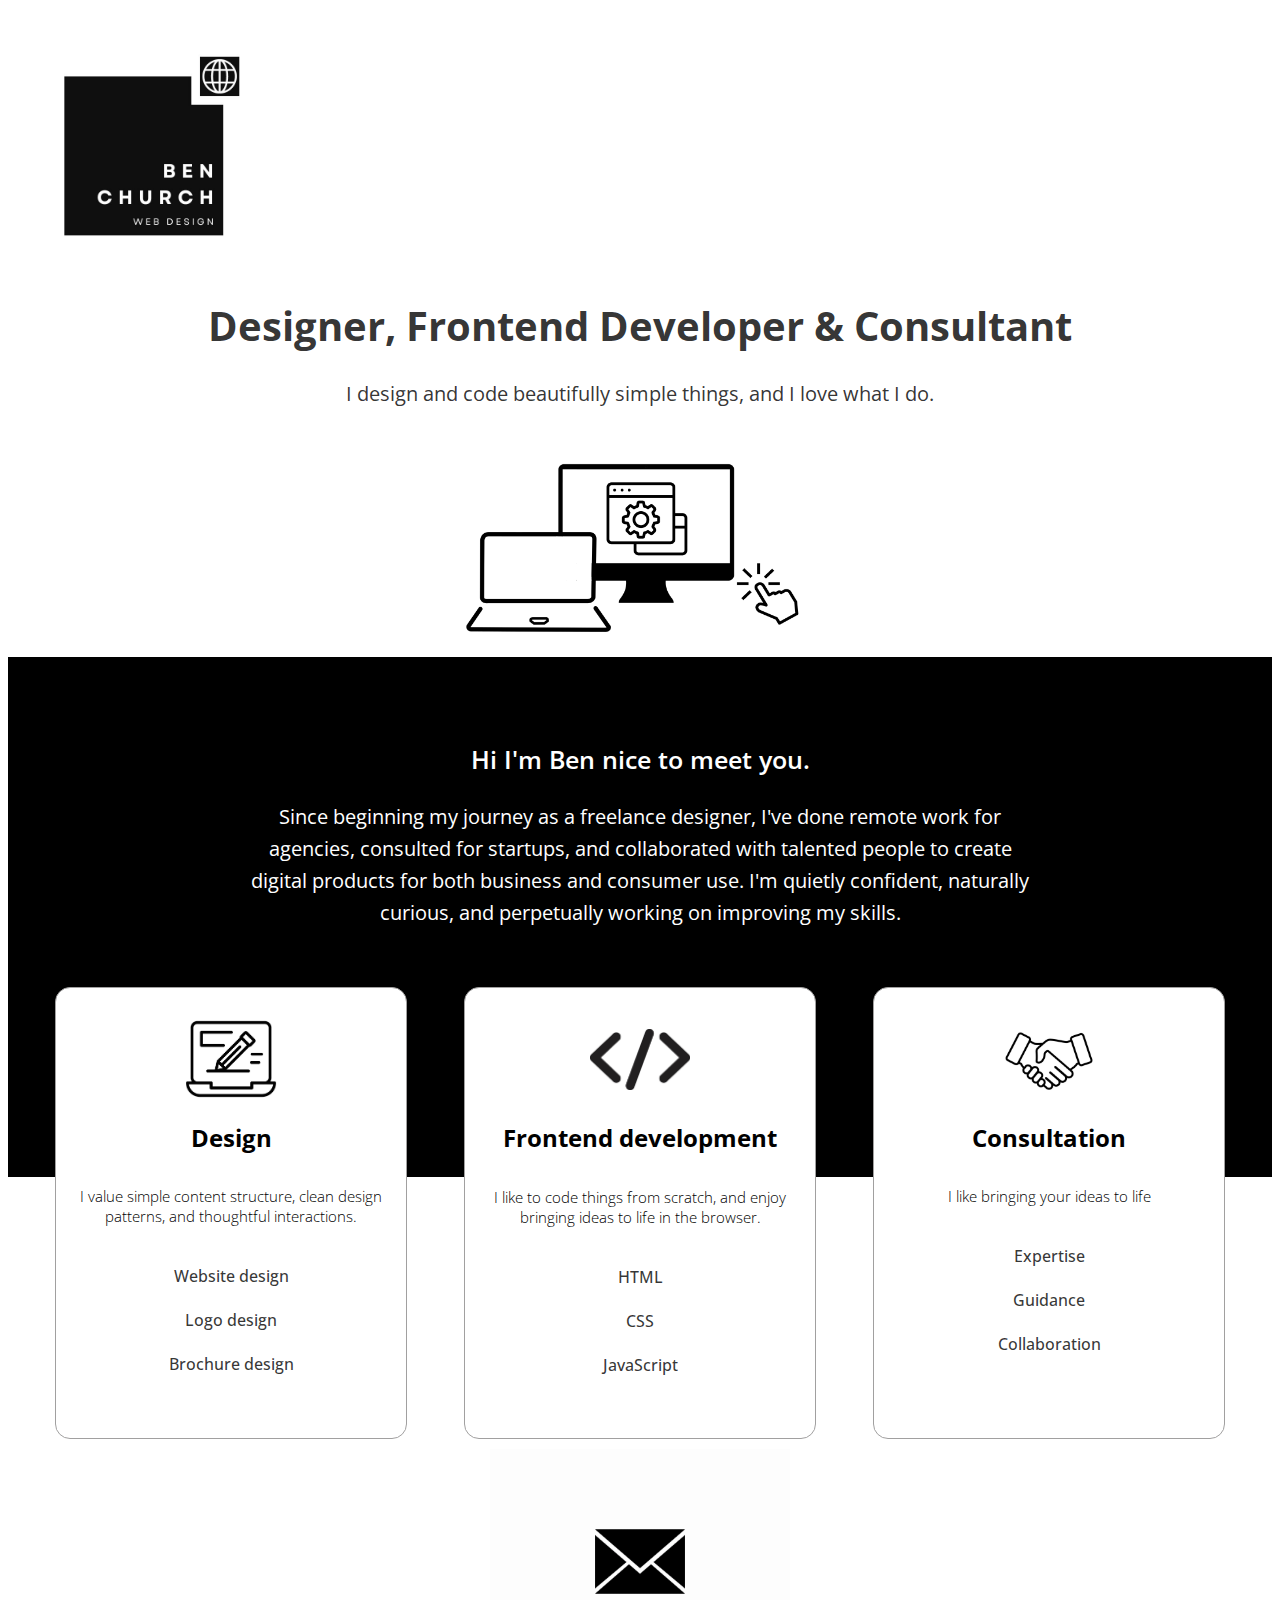
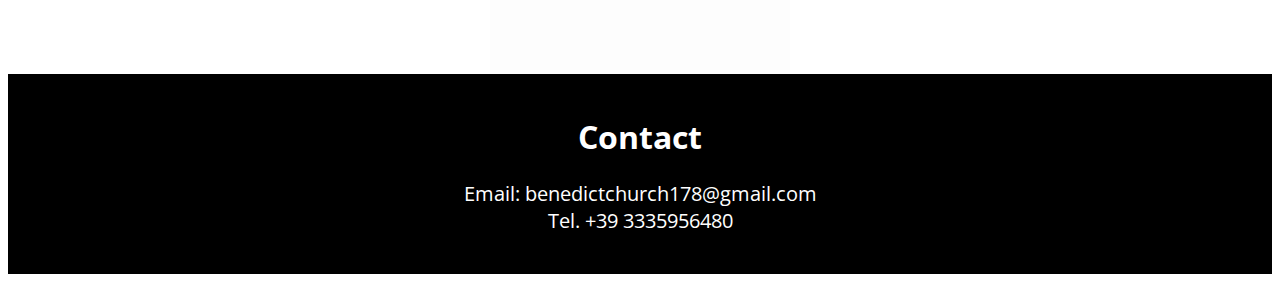
==== index.html @ f355cd60 "adding files" ====
<!DOCTYPE html>
<html lang="en">
<head>
    <meta charset="UTF-8">
    <meta name="viewport" content="width=device-width, initial-scale=1.0">
    <link rel="stylesheet" href="./style.css">
    <link rel="preconnect" href="https://fonts.googleapis.com">
    <link rel="preconnect" href="https://fonts.gstatic.com" crossorigin>
    <link href="https://fonts.googleapis.com/css2?family=Open+Sans:ital,wght@0,300..800;1,300..800&display=swap" rel="stylesheet">
    <title>Ben Church</title>
</head>
<body>
    <div class="top-line">
        <div class="logo"> <img src="./images/Ben Church.jpg" alt="logo" height="200px" width="200px"> </div>
    </div>

    <div class="first-block">
        <h1 class="first-title">Designer, Frontend Developer & Consultant</h1>
        <h2 class="second-title">I design and code beautifully simple things, and I love what I do.</h2>
        <img class="computer" src="./images/Untitled design.jpg" alt="computer" width="500px">
    </div>

    <div class="middle">
        <h3 class="Hi">Hi I'm Ben nice to meet you.</h3>
        <p class="paragraph">Since beginning my journey as a freelance designer, I've done remote work for agencies, consulted for startups, and collaborated with talented people to create digital products for both business and consumer use. I'm quietly confident, naturally curious, and perpetually working on improving my skills.</p>
    </div>

    <div class="blocks">
        <div class="block">
            <h1 class="design-img"> <img src="./images/pen.jpg" alt="pen" width="100px"> </h1>
            <h2 class="design">Design</h2>
            <h2 class="value">I value simple content structure, clean design patterns, and thoughtful interactions.</h2>
            <ul class="f-list">
                <li> Website design</li>
                <li> Logo design</li>
                <li>Brochure design</li>
            </ul>
        </div>
        <div class="block">
            <h1 class="code-img"> <img src="./images/coding.jpg" alt="code" width="100px"> </h1>
            <h2 class="design"> Frontend development
            </h2>
            <h2 class="value"> I like to code things from scratch, and enjoy bringing ideas to life in the browser.</h2>
            <ul class="f-list">
                <li> HTML</li>
                <li> CSS</li>
                <li>JavaScript</li>
            </ul>
        </div>
        <div class="block">
            <h1 class="handshake"> <img src="./images/handshake.jpg" alt="handshake" width="100px"> </h1>
            <h2 class="design"> Consultation </h2>
            <h2 class="value"> I like bringing your ideas to life
            </h2>
            <ul class="f-list">
                <li>Expertise</li>
                <li>Guidance</li>
                <li>Collaboration</li>
        </div>

    </div>

    <div class="mail-gif"><img src="./images/email.gif" alt="mail" width="300px"><img></div>
        <div class="contact-block">
        <div class="contact"> <h1>Contact</h1></div>
        <div class="email-tel">
            <div class="email"> Email: benedictchurch178@gmail.com </div>
            <div class="tel"> Tel. +39 3335956480</div>  
        </div>
        </div>
 
</body>
</html>
---- style.css ----
body {
    box-sizing: border-box;
    display: block;
}

.logo {
    display: flex;
    align-items: center;
    justify-content: flex-start;
    margin-top: 20px;
    margin-left: 20px;
    padding: 20px;
}

.top-line {
    display: flex;
    flex-direction: row;
}

.first-block { 
display: flex;
flex-direction: column;
}
.first-title {
    display: flex;
    align-items: center;
    justify-content: center;
    margin-top: 30px;
    font-family: "Open Sans", sans-serif;
    font-weight: 700;
    font-size: 40px;
    color: rgba(0, 0, 0, 0.809);
    text-align: center;
}

.second-title {
    display: flex;
    align-items: center;
    justify-content: center;
    font-weight: 400;
    font-family: "Open Sans", sans-serif;
    font-size: 20px;
    color: rgba(0, 0, 0, 0.809);
    margin: 0;

}

.Hi {
    display: flex;
    align-items: center;
    justify-content: center;
    font-weight: 600;
    font-family: "Open Sans", sans-serif;
    font-size: 25px;
    color: rgb(255, 255, 255);
    padding-top: 50px
}

.middle {
    background-color: black;
    height: 500px;
    align-items: center;
    justify-content: center;
    padding: 10px;
}

.paragraph {
    display: flex;
    align-items: center;
    justify-content: center;
   
    font-weight: 400;
    font-family: "Open Sans", sans-serif;
    font-size: 20px;
    color: rgb(255, 255, 255);
    text-align: center;
    max-width: 800px;
    margin: 20px auto 50px; /* Adjust margin-bottom for paragraph */
    line-height: 1.6;
}

.block {
    width: 350px;
    height: 450px;
    background-color: #ffffff;
    border-radius: 15px;
    margin: 10px;
    border: 1px rgb(161, 160, 160) solid;
    display: flex;
    align-content: center;
    justify-items: center;
    flex-direction: column;
}

.blocks {
    display: flex;
    flex-direction: row;
    flex-wrap: wrap;
    justify-content: space-evenly;
    margin-top: -200px; /* Adjust this value to overlap with the black background */
}

@media only screen and (max-width: 600px) {
    .blocks {
        margin-top: 0; 
    }   
}
.design-img { 
    display: flex;
    align-items: center;
    justify-content: center;
    
}

.value {
    font-family: "Open Sans", sans-serif;
    font-weight: 300;
    font-size: 15px;
    justify-content: center;
    align-items: center;
    
    text-align: center;
}

.computer {
   display: flex;
   justify-content: center;
   align-items: center;
}
.first-block {
    display: flex;
    align-items: center;
    justify-content: center;
}

.design {
    text-align: center;
    font-family: "Open Sans", sans-serif;
    margin-top: -10px;
 
}

.f-list {
    display: flex;
  flex-direction: column;
list-style:none;
padding: 0;
text-align: center;
font-family: "Open Sans", sans-serif;
color: rgba(0, 0, 0, 0.79);
font-weight: 500;
}

.f-list li {
    margin: 10px 0; 
    line-height: 1.5; 
}

.code-img {
    display: flex;
    align-items: center;
    justify-content: center;
    padding: 20px;
}

.handshake {
    display: flex;
    align-items: center;
    justify-content: center;

}

.contact-block {
 
    display: flex;
    align-items: center;
    justify-content: flex-start;
    background-color: rgb(0, 0, 0);
    height: 200px;
    flex-direction:column;
    max-width: 100%;
    width: 100%;
   
    
}
.contact {
    color: #ffffff;
    font-family: "Open Sans", sans-serif;
    display: flex;
    align-items: flex-start;
    margin-top: 20px;
}

.email-tel {
    font-family: "Open Sans", sans-serif;
    color: #ffffff;
    font-size: 20px;
    display: flex;
    align-items: center;
    justify-content: space-evenly;
    flex-direction: column;

}

.mail-gif {
    justify-content: center;
    align-items: center;
    display: flex;
}
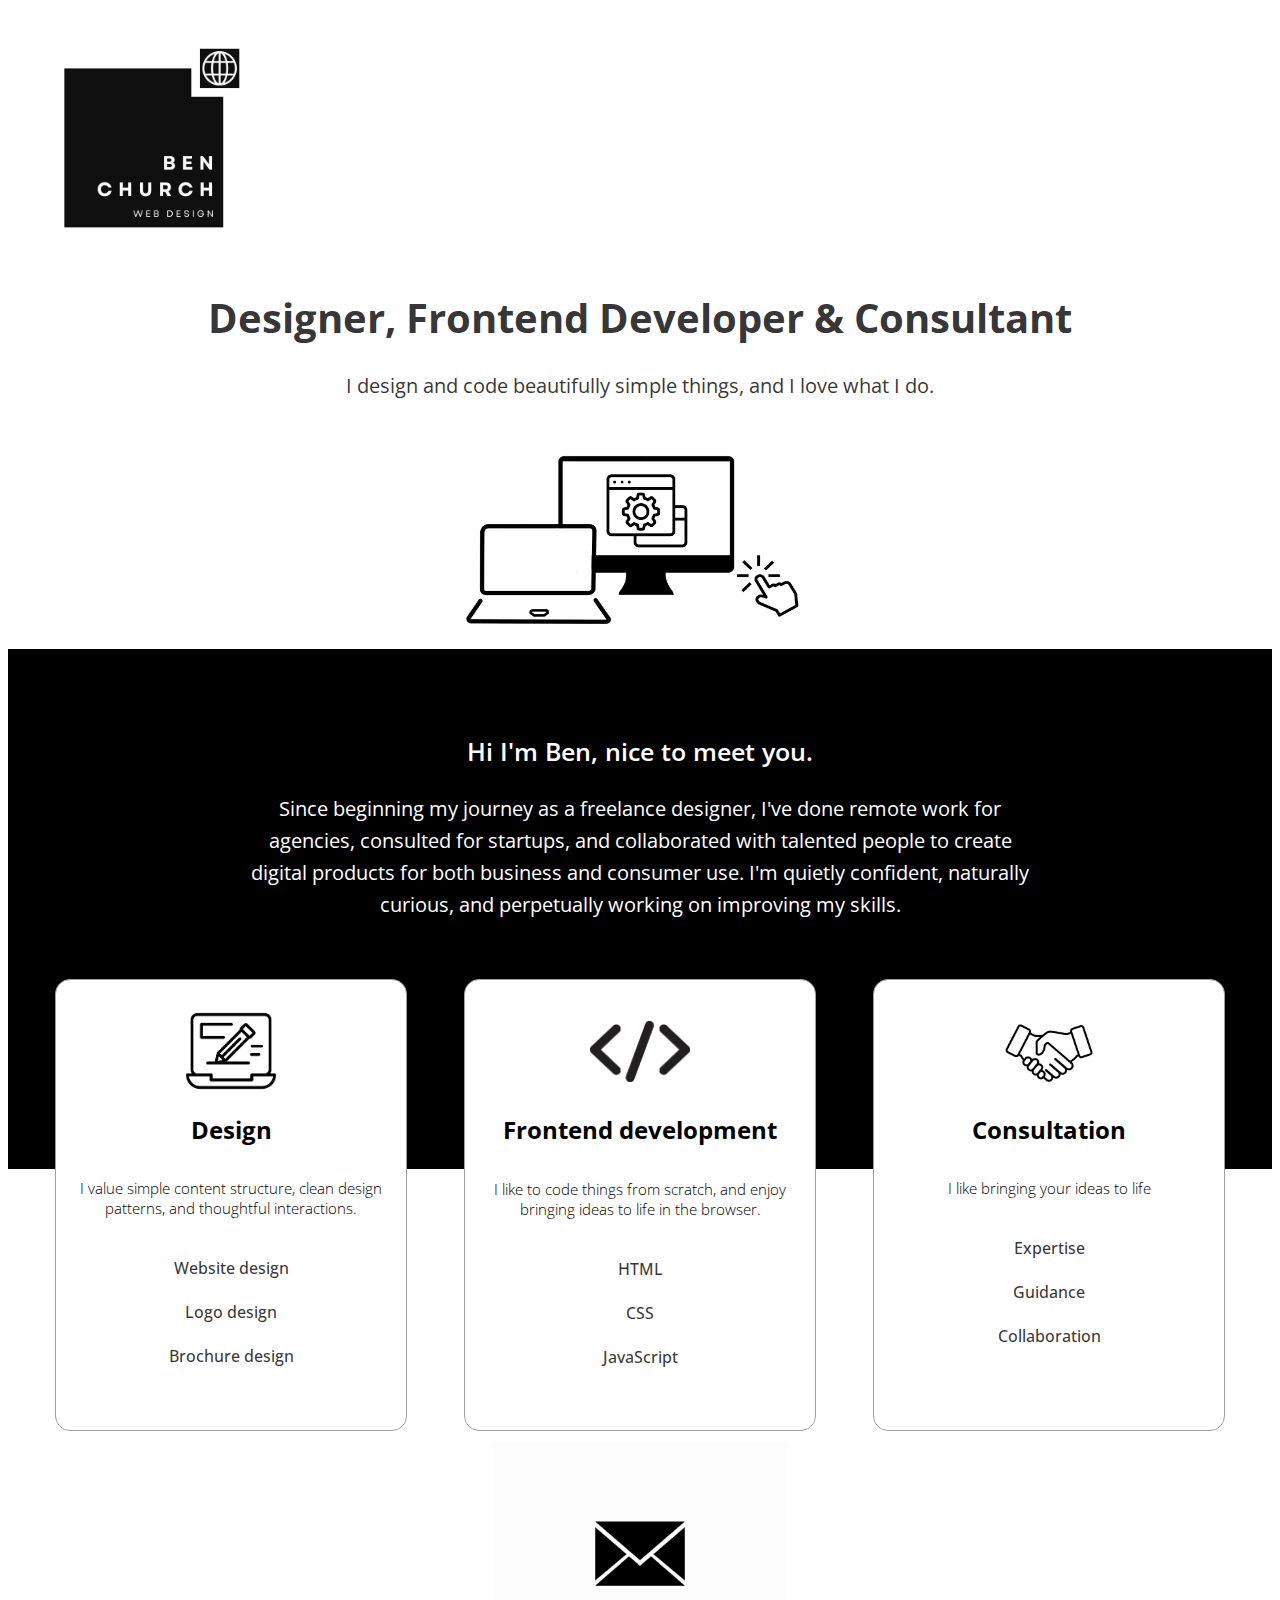
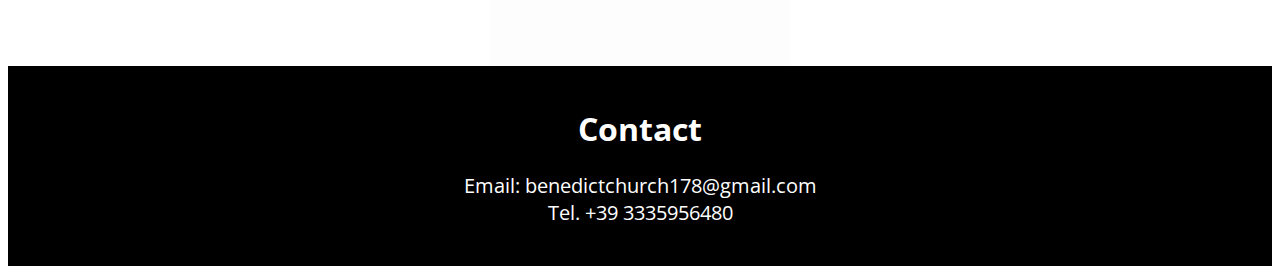
==== commit 752afe40: "added ," ====
--- a/index.html
+++ b/index.html
@@ -21,7 +21,7 @@
     </div>
 
     <div class="middle">
-        <h3 class="Hi">Hi I'm Ben nice to meet you.</h3>
+        <h3 class="Hi">Hi I'm Ben, nice to meet you.</h3>
         <p class="paragraph">Since beginning my journey as a freelance designer, I've done remote work for agencies, consulted for startups, and collaborated with talented people to create digital products for both business and consumer use. I'm quietly confident, naturally curious, and perpetually working on improving my skills.</p>
     </div>
 
--- a/style.css
+++ b/style.css
@@ -12,10 +12,7 @@
     padding: 20px;
 }
 
-.top-line {
-    display: flex;
-    flex-direction: row;
-}
+
 
 .first-block { 
 display: flex;
@@ -42,7 +39,7 @@
     font-size: 20px;
     color: rgba(0, 0, 0, 0.809);
     margin: 0;
-
+    text-align: center;
 }
 
 .Hi {
@@ -104,6 +101,14 @@
     .blocks {
         margin-top: 0; 
     }   
+    .logo {
+        display: flex;
+    align-items: center;
+    justify-content: center;
+    margin-top: 20px;
+    margin-left: 20px;
+    padding: 20px;
+    }
 }
 .design-img { 
     display: flex;
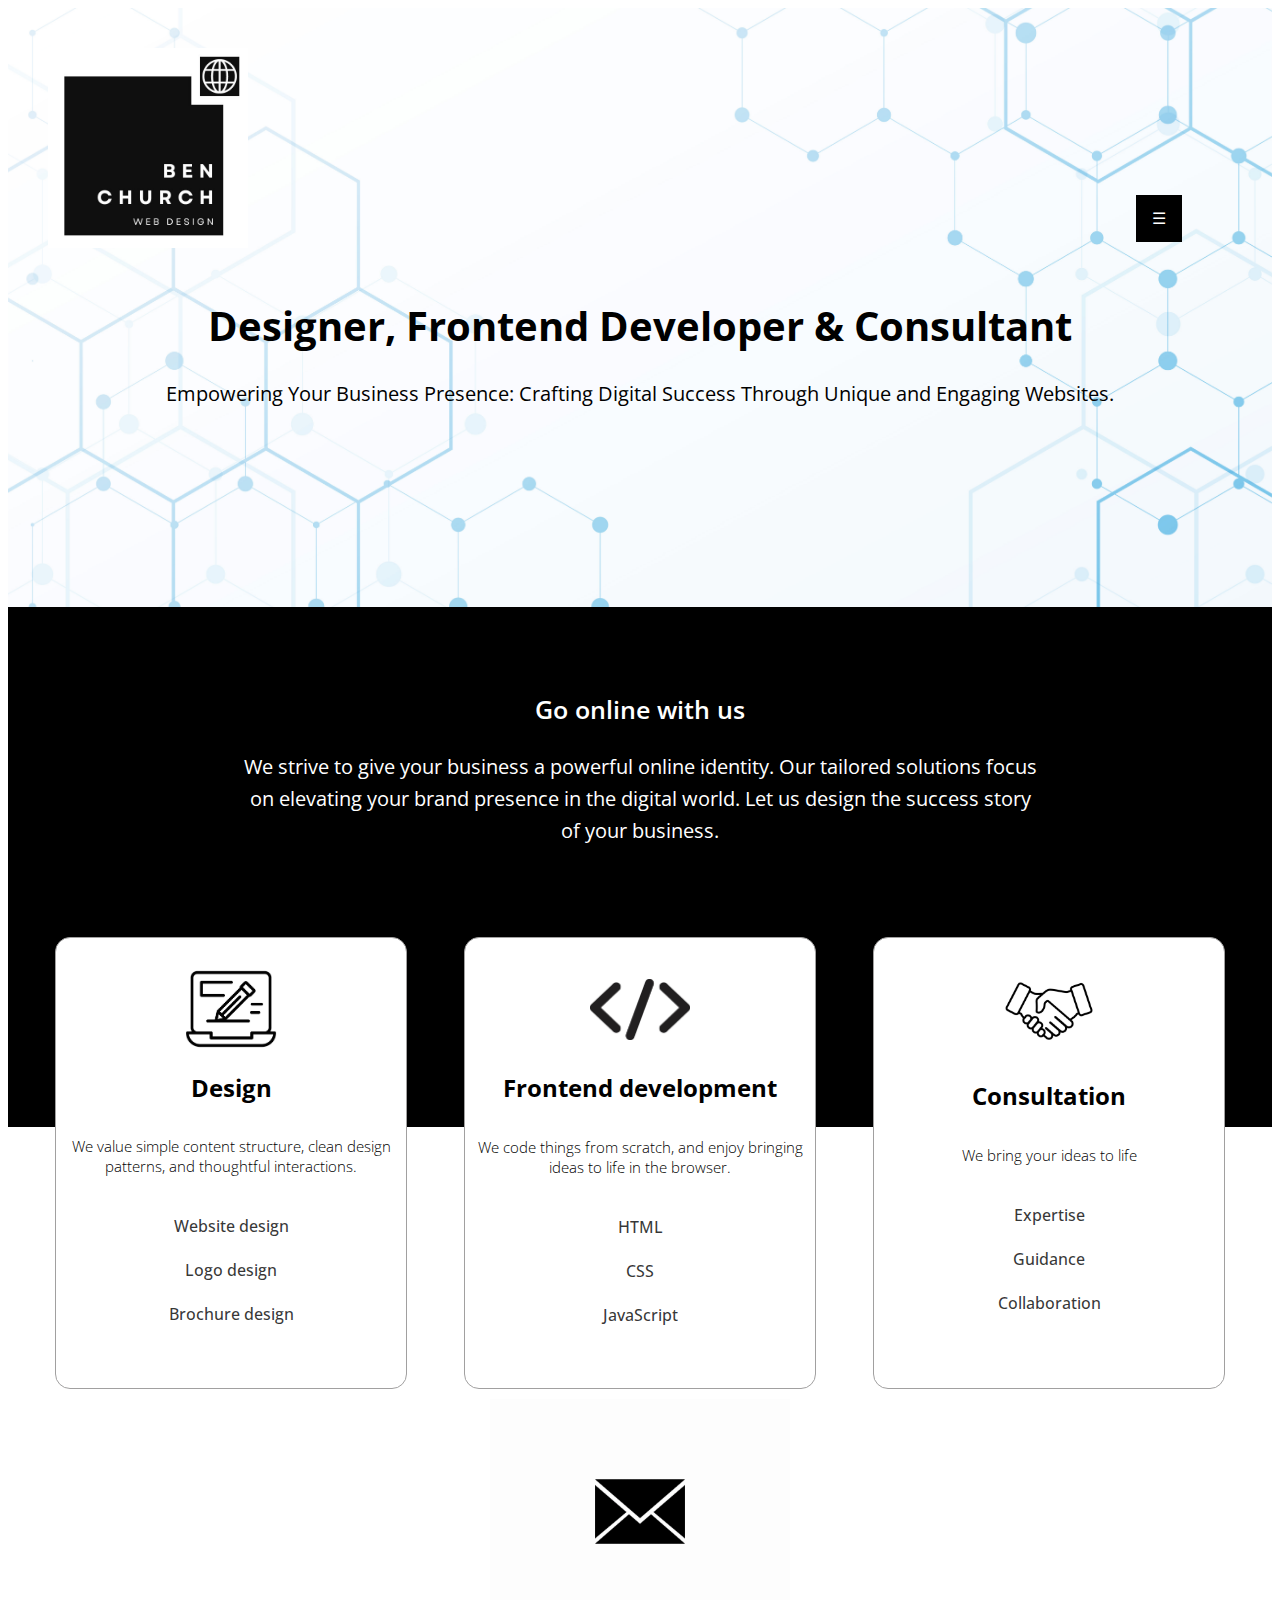
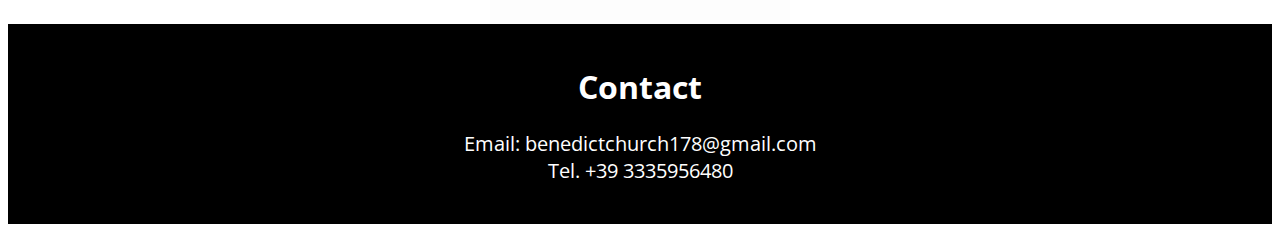
==== commit 80bcc177: "changed layout and added pages" ====
--- a/index.html
+++ b/index.html
@@ -10,26 +10,40 @@
     <title>Ben Church</title>
 </head>
 <body>
+    <div class="background">
+    
     <div class="top-line">
+        
         <div class="logo"> <img src="./images/Ben Church.jpg" alt="logo" height="200px" width="200px"> </div>
+        
+        <div class="dropdown">
+            <button class="dropbtn">☰</button>
+            <div class="dropdown-content">
+                <a href="#home">Home</a>
+                <a href="#services">Services</a>
+                <a href="#contact">Contact</a>  
+            </div>
+        </div>
+
     </div>
-
+    
     <div class="first-block">
         <h1 class="first-title">Designer, Frontend Developer & Consultant</h1>
-        <h2 class="second-title">I design and code beautifully simple things, and I love what I do.</h2>
-        <img class="computer" src="./images/Untitled design.jpg" alt="computer" width="500px">
+        <h2 class="second-title">Empowering Your Business Presence: Crafting Digital Success Through Unique and Engaging Websites.</h2>
+        </div>
     </div>
 
     <div class="middle">
-        <h3 class="Hi">Hi I'm Ben, nice to meet you.</h3>
-        <p class="paragraph">Since beginning my journey as a freelance designer, I've done remote work for agencies, consulted for startups, and collaborated with talented people to create digital products for both business and consumer use. I'm quietly confident, naturally curious, and perpetually working on improving my skills.</p>
+        <h3 class="Hi">Go online with us</h3>
+        <p class="paragraph">We strive to give your business a powerful online identity. Our tailored solutions focus on elevating your brand presence in the digital world. Let us design the success story of your business.</p>
     </div>
+
 
     <div class="blocks">
         <div class="block">
             <h1 class="design-img"> <img src="./images/pen.jpg" alt="pen" width="100px"> </h1>
             <h2 class="design">Design</h2>
-            <h2 class="value">I value simple content structure, clean design patterns, and thoughtful interactions.</h2>
+            <h2 class="value">We value simple content structure, clean design patterns, and thoughtful interactions.</h2>
             <ul class="f-list">
                 <li> Website design</li>
                 <li> Logo design</li>
@@ -40,7 +54,7 @@
             <h1 class="code-img"> <img src="./images/coding.jpg" alt="code" width="100px"> </h1>
             <h2 class="design"> Frontend development
             </h2>
-            <h2 class="value"> I like to code things from scratch, and enjoy bringing ideas to life in the browser.</h2>
+            <h2 class="value"> We code things from scratch, and enjoy bringing ideas to life in the browser.</h2>
             <ul class="f-list">
                 <li> HTML</li>
                 <li> CSS</li>
@@ -50,7 +64,7 @@
         <div class="block">
             <h1 class="handshake"> <img src="./images/handshake.jpg" alt="handshake" width="100px"> </h1>
             <h2 class="design"> Consultation </h2>
-            <h2 class="value"> I like bringing your ideas to life
+            <h2 class="value"> We bring your ideas to life
             </h2>
             <ul class="f-list">
                 <li>Expertise</li>
--- a/style.css
+++ b/style.css
@@ -12,11 +12,70 @@
     padding: 20px;
 }
 
+.top-line {
+    display: flex;
+    align-items: center;
+    justify-content: space-between;
+ 
+}
+.background {
+    background-image:url(./images/5464826.jpg);
+    background-size: cover;
+    background-position: center;
+    background-repeat: no-repeat;
+}
+
+.dropdown {
+    float:left;
+    overflow: hidden;
+    margin-right: 90px;
+    margin-top: 160px;
+    align-items: center;
+  
+}
+
+.dropbtn {
+    font-size: 16px;
+    border: none;
+    outline: none;
+    color: rgb(255, 255, 255);
+    padding: 14px 16px;
+    background-color: #000000;
+    cursor: pointer;
+}
+
+.dropdown-content {
+    display: none;
+    position: absolute;
+    background-color: #f9f9f9;
+    min-width: 160px;
+    box-shadow: 0 8px 16px 0 rgba(0,0,0,0.2);
+    z-index: 1;
+}
+
+.dropdown-content a {
+    color: rgb(0, 0, 0);
+    padding: 12px 16px;
+    text-decoration: none;
+    display: block;
+    text-align: left;
+}
+
+.dropdown-content a:hover {
+    background-color: #ddd;
+}
+
+.dropdown:hover .dropdown-content {
+    display: block;
+}
 
 
 .first-block { 
 display: flex;
 flex-direction: column;
+align-items: center;
+justify-content: center;
+
 }
 .first-title {
     display: flex;
@@ -26,7 +85,7 @@
     font-family: "Open Sans", sans-serif;
     font-weight: 700;
     font-size: 40px;
-    color: rgba(0, 0, 0, 0.809);
+    color: rgb(0, 0, 0);
     text-align: center;
 }
 
@@ -37,9 +96,10 @@
     font-weight: 400;
     font-family: "Open Sans", sans-serif;
     font-size: 20px;
-    color: rgba(0, 0, 0, 0.809);
+    color: rgb(0, 0, 0);
     margin: 0;
     text-align: center;
+    margin-bottom: 200px;
 }
 
 .Hi {
@@ -54,11 +114,12 @@
 }
 
 .middle {
-    background-color: black;
+    background-color: #000000;
     height: 500px;
     align-items: center;
     justify-content: center;
     padding: 10px;
+
 }
 
 .paragraph {
@@ -90,6 +151,7 @@
 }
 
 .blocks {
+    
     display: flex;
     flex-direction: row;
     flex-wrap: wrap;
@@ -105,11 +167,27 @@
         display: flex;
     align-items: center;
     justify-content: center;
-    margin-top: 20px;
+    margin-top: 0px;
     margin-left: 20px;
     padding: 20px;
+    order: 2;
     }
-}
+    .dropdown {
+        order: 1;
+        overflow: hidden;
+        margin-right:280px;
+        margin-top:10px;
+        align-items: center;
+        justify-content: flex-start;
+       
+}
+.top-line {
+display: flex;
+  flex-direction: column;
+  justify-content: flex-start;
+}
+}
+
 .design-img { 
     display: flex;
     align-items: center;
@@ -131,6 +209,8 @@
    display: flex;
    justify-content: center;
    align-items: center;
+   margin-top: 30px;
+
 }
 .first-block {
     display: flex;
@@ -172,6 +252,7 @@
     display: flex;
     align-items: center;
     justify-content: center;
+    margin-bottom: 30px;
 
 }
 
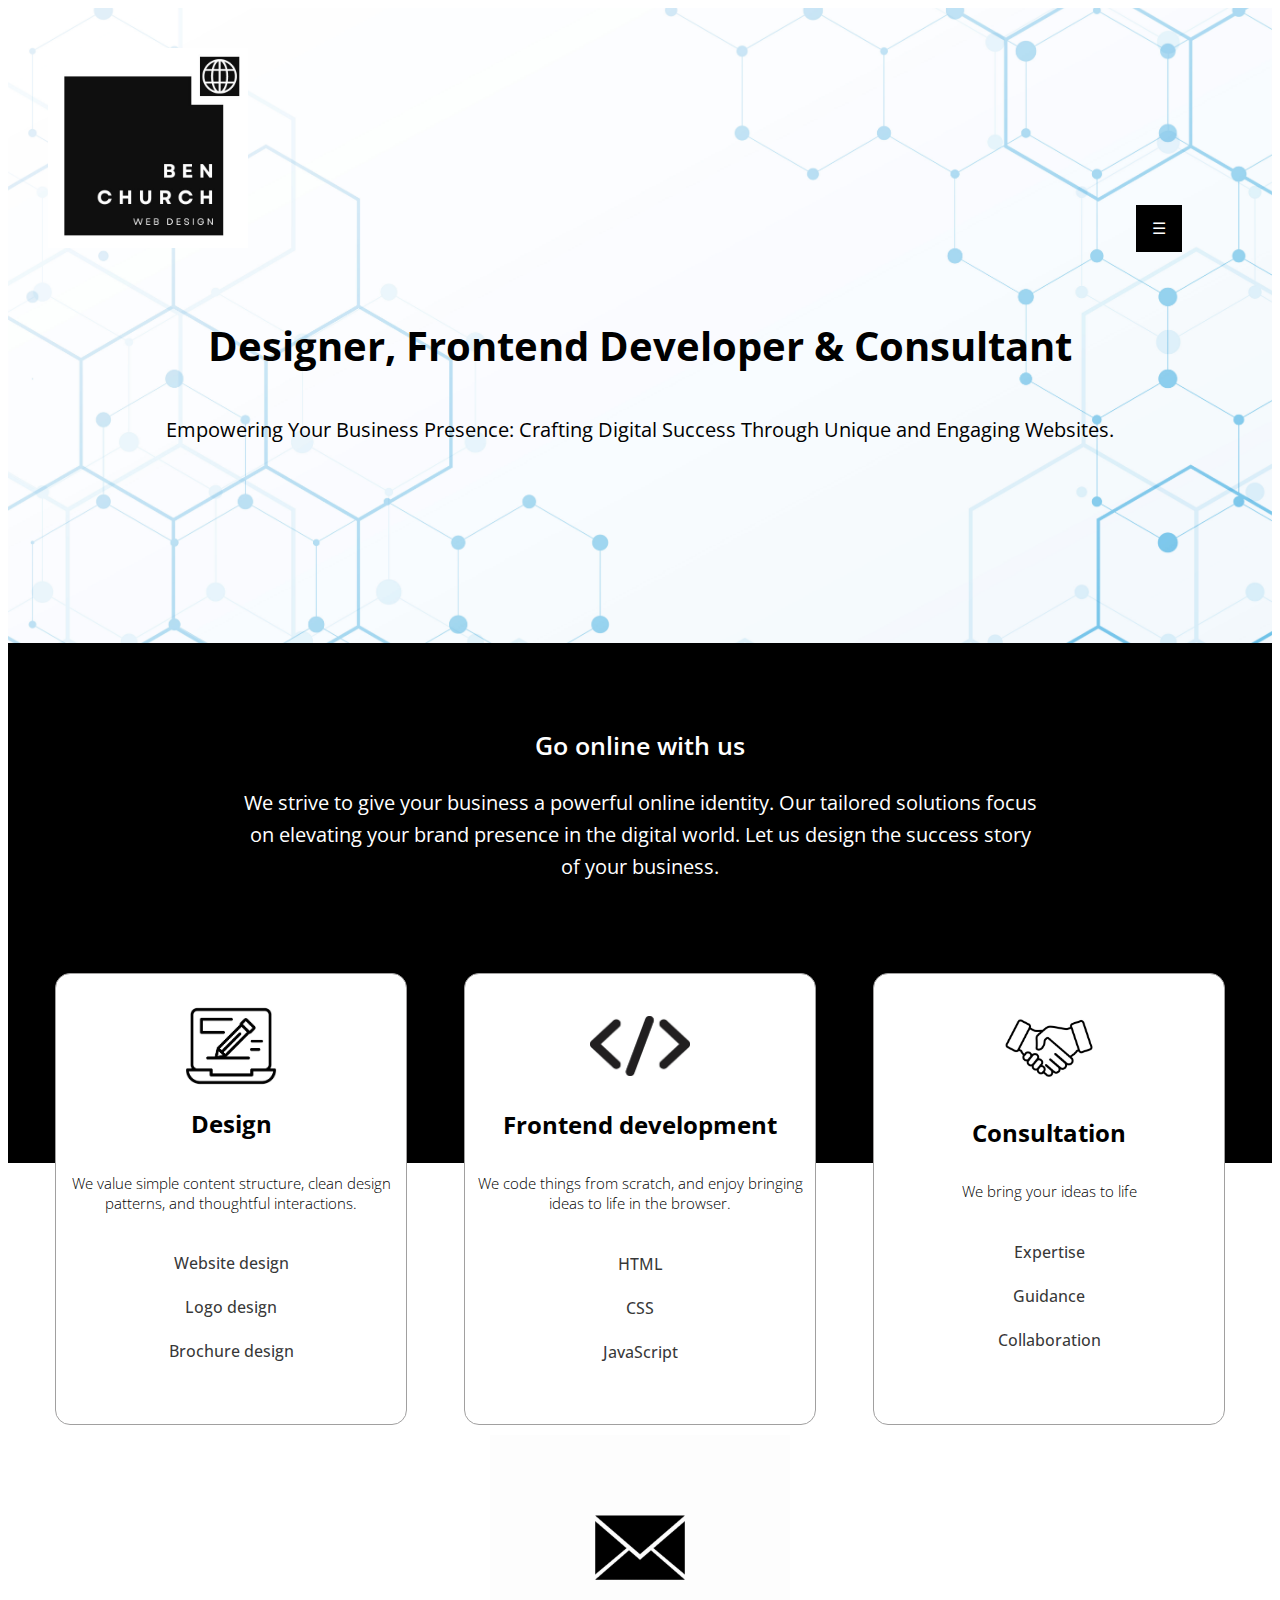
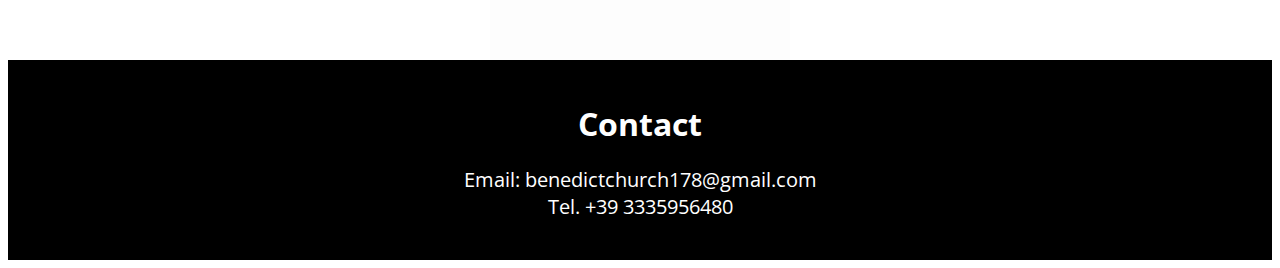
==== commit f4bd8151: "lots of changes" ====
--- a/index.html
+++ b/index.html
@@ -7,7 +7,7 @@
     <link rel="preconnect" href="https://fonts.googleapis.com">
     <link rel="preconnect" href="https://fonts.gstatic.com" crossorigin>
     <link href="https://fonts.googleapis.com/css2?family=Open+Sans:ital,wght@0,300..800;1,300..800&display=swap" rel="stylesheet">
-    <title>Ben Church</title>
+    <title>Home</title>
 </head>
 <body>
     <div class="background">
@@ -19,9 +19,9 @@
         <div class="dropdown">
             <button class="dropbtn">☰</button>
             <div class="dropdown-content">
-                <a href="#home">Home</a>
-                <a href="#services">Services</a>
-                <a href="#contact">Contact</a>  
+                <a href="index.html">Home</a>
+                <a href="Services.html">Services</a>
+                <a href="Contact.html">Contact</a>  
             </div>
         </div>
 
--- a/style.css
+++ b/style.css
@@ -3,12 +3,12 @@
     display: block;
 }
 
+/* Header */
 .logo {
     display: flex;
     align-items: center;
     justify-content: flex-start;
-    margin-top: 20px;
-    margin-left: 20px;
+    margin: 20px;
     padding: 20px;
 }
 
@@ -16,31 +16,31 @@
     display: flex;
     align-items: center;
     justify-content: space-between;
- 
-}
+}
+
 .background {
-    background-image:url(./images/5464826.jpg);
+    background-image: url(./images/5464826.jpg);
     background-size: cover;
     background-position: center;
     background-repeat: no-repeat;
 }
 
+/* Navigation */
 .dropdown {
-    float:left;
+    float: left;
     overflow: hidden;
     margin-right: 90px;
     margin-top: 160px;
     align-items: center;
-  
 }
 
 .dropbtn {
     font-size: 16px;
     border: none;
     outline: none;
-    color: rgb(255, 255, 255);
+    color: #fff;
     padding: 14px 16px;
-    background-color: #000000;
+    background-color: #000;
     cursor: pointer;
 }
 
@@ -49,12 +49,13 @@
     position: absolute;
     background-color: #f9f9f9;
     min-width: 160px;
-    box-shadow: 0 8px 16px 0 rgba(0,0,0,0.2);
+    box-shadow: 0 8px 16px 0 rgba(0, 0, 0, 0.2);
     z-index: 1;
+    font-family: "Open Sans", sans-serif;
 }
 
 .dropdown-content a {
-    color: rgb(0, 0, 0);
+    color: #000;
     padding: 12px 16px;
     text-decoration: none;
     display: block;
@@ -69,78 +70,68 @@
     display: block;
 }
 
-
-.first-block { 
-display: flex;
-flex-direction: column;
-align-items: center;
-justify-content: center;
-
-}
+/* Sections */
+.first-block {
+    display: flex;
+    flex-direction: column;
+    align-items: center;
+    justify-content: center;
+}
+
+.first-title,
+.second-title,
+.Hi,
+.paragraph {
+    display: flex;
+    align-items: center;
+    justify-content: center;
+    font-family: "Open Sans", sans-serif;
+}
+
 .first-title {
-    display: flex;
-    align-items: center;
-    justify-content: center;
-    margin-top: 30px;
-    font-family: "Open Sans", sans-serif;
     font-weight: 700;
     font-size: 40px;
-    color: rgb(0, 0, 0);
-    text-align: center;
+    color: #000;
+    margin-top: 30px;
 }
 
 .second-title {
-    display: flex;
-    align-items: center;
-    justify-content: center;
     font-weight: 400;
-    font-family: "Open Sans", sans-serif;
     font-size: 20px;
-    color: rgb(0, 0, 0);
-    margin: 0;
-    text-align: center;
+    color: #000;
     margin-bottom: 200px;
 }
 
 .Hi {
-    display: flex;
-    align-items: center;
-    justify-content: center;
     font-weight: 600;
-    font-family: "Open Sans", sans-serif;
     font-size: 25px;
-    color: rgb(255, 255, 255);
-    padding-top: 50px
+    color: #fff;
+    padding-top: 50px;
 }
 
 .middle {
-    background-color: #000000;
+    background-color: #000;
     height: 500px;
     align-items: center;
     justify-content: center;
     padding: 10px;
-
 }
 
 .paragraph {
-    display: flex;
-    align-items: center;
-    justify-content: center;
-   
     font-weight: 400;
-    font-family: "Open Sans", sans-serif;
     font-size: 20px;
-    color: rgb(255, 255, 255);
+    color: #fff;
     text-align: center;
     max-width: 800px;
-    margin: 20px auto 50px; /* Adjust margin-bottom for paragraph */
+    margin: 20px auto 50px;
     line-height: 1.6;
 }
 
+/* Blocks */
 .block {
     width: 350px;
     height: 450px;
-    background-color: #ffffff;
+    background-color: #fff;
     border-radius: 15px;
     margin: 10px;
     border: 1px rgb(161, 160, 160) solid;
@@ -151,48 +142,50 @@
 }
 
 .blocks {
-    
     display: flex;
     flex-direction: row;
     flex-wrap: wrap;
     justify-content: space-evenly;
-    margin-top: -200px; /* Adjust this value to overlap with the black background */
-}
-
+    margin-top: -200px;
+}
+
+/* Responsive Design */
 @media only screen and (max-width: 600px) {
     .blocks {
-        margin-top: 0; 
-    }   
+        margin-top: 0;
+    }
     .logo {
-        display: flex;
-    align-items: center;
-    justify-content: center;
-    margin-top: 0px;
-    margin-left: 20px;
-    padding: 20px;
-    order: 2;
+        order: 2;
     }
     .dropdown {
         order: 1;
-        overflow: hidden;
-        margin-right:280px;
-        margin-top:10px;
-        align-items: center;
-        justify-content: flex-start;
-       
-}
-.top-line {
-display: flex;
-  flex-direction: column;
-  justify-content: flex-start;
-}
-}
-
-.design-img { 
-    display: flex;
-    align-items: center;
-    justify-content: center;
-    
+        margin-left: -200px;
+    }
+    .slider-container {
+        width: 500px;
+    }
+    .top-line {
+        display: flex;
+        flex-direction: column;
+        margin-top: -150px;
+    }
+    .website-design {
+        margin-top: 30px;
+        font-family: "Open Sans", sans-serif;
+        font-weight: 700;
+        font-size: 20px;
+        color: rgba(0, 0, 0, 0.867);
+        text-align: center;
+        margin-top: 80px;
+        background-color: #c0d5d9cd;
+    }
+}
+
+/* Design Section */
+.design-img {
+    display: flex;
+    align-items: center;
+    justify-content: center;
 }
 
 .value {
@@ -201,17 +194,16 @@
     font-size: 15px;
     justify-content: center;
     align-items: center;
-    
     text-align: center;
 }
 
 .computer {
-   display: flex;
-   justify-content: center;
-   align-items: center;
-   margin-top: 30px;
-
-}
+    display: flex;
+    justify-content: center;
+    align-items: center;
+    margin-top: 30px;
+}
+
 .first-block {
     display: flex;
     align-items: center;
@@ -222,23 +214,22 @@
     text-align: center;
     font-family: "Open Sans", sans-serif;
     margin-top: -10px;
- 
 }
 
 .f-list {
     display: flex;
-  flex-direction: column;
-list-style:none;
-padding: 0;
-text-align: center;
-font-family: "Open Sans", sans-serif;
-color: rgba(0, 0, 0, 0.79);
-font-weight: 500;
+    flex-direction: column;
+    list-style: none;
+    padding: 0;
+    text-align: center;
+    font-family: "Open Sans", sans-serif;
+    color: rgba(0, 0, 0, 0.79);
+    font-weight: 500;
 }
 
 .f-list li {
-    margin: 10px 0; 
-    line-height: 1.5; 
+    margin: 10px 0;
+    line-height: 1.5;
 }
 
 .code-img {
@@ -253,24 +244,22 @@
     align-items: center;
     justify-content: center;
     margin-bottom: 30px;
-
-}
-
+}
+
+/* Contact Section */
 .contact-block {
- 
     display: flex;
     align-items: center;
     justify-content: flex-start;
     background-color: rgb(0, 0, 0);
     height: 200px;
-    flex-direction:column;
+    flex-direction: column;
     max-width: 100%;
     width: 100%;
-   
-    
-}
+}
+
 .contact {
-    color: #ffffff;
+    color: #fff;
     font-family: "Open Sans", sans-serif;
     display: flex;
     align-items: flex-start;
@@ -279,13 +268,12 @@
 
 .email-tel {
     font-family: "Open Sans", sans-serif;
-    color: #ffffff;
+    color: #fff;
     font-size: 20px;
     display: flex;
     align-items: center;
     justify-content: space-evenly;
     flex-direction: column;
-
 }
 
 .mail-gif {
@@ -294,4 +282,233 @@
     display: flex;
 }
 
-
+/* Section Titles */
+.s-title {
+    display: flex;
+    align-items: center;
+    justify-content: center;
+    font-family: "Open Sans", sans-serif;
+    font-weight: 700;
+    font-size: 40px;
+    color: rgba(0, 0, 0, 0.693);
+    text-align: center;
+    padding-bottom: 50px;
+    margin-top: 80px;
+}
+
+/* Website Design Section */
+.website-design {
+    display: flex;
+    align-items: center;
+    justify-content: flex-start;
+    margin-top: 30px;
+    font-family: "Open Sans", sans-serif;
+    font-weight: 700;
+    font-size: 20px;
+    color: rgba(0, 0, 0, 0.867);
+    text-align: center;
+    margin-top: 20px;
+    margin-left: 100px;
+    background-color: #c0d5d9cd;
+}
+
+.website-photo {
+    display: flex;
+    align-items: center;
+    justify-content: flex-start;
+    margin-top: 80px;
+    margin-left: 100px;
+}
+
+.w-middle {
+    display: flex;
+    align-content: center;
+    flex-direction: row;
+    justify-content: center;
+}
+
+.website-desc {
+    font-family: "Open Sans", sans-serif;
+    font-weight: 500;
+    font-size: 15px;
+    color: rgba(0, 0, 0, 0.867);
+    margin-top: 120px;
+    line-height: 40px;
+    padding: 50px;
+}
+
+.slider-container {
+    position: relative;
+    width: 150%;
+    max-width: 600px;
+    overflow: hidden;
+    margin-top: 100px;
+    margin-left: 100px;
+    margin-bottom: 100px;
+}
+
+.slides {
+    display: flex;
+    transition: transform 0.5s ease-in-out;
+}
+
+.slide {
+    min-width: 100%;
+    box-sizing: border-box;
+}
+
+.slide img {
+    width: 100%;
+    height: auto;
+    display: block;
+}
+
+@media only screen and (max-width: 600px) {
+    .website-design {
+        margin-left: 0px;
+        display: flex;
+        flex-direction: column;
+        align-items: center;
+        justify-content: center;
+    }
+
+    .w-middle {
+        display: flex;
+        flex-direction: column;
+        align-items: center;
+        justify-content: center;
+    }
+
+    .slider-container {
+        display: flex;
+        align-items: center;
+        justify-content: center;
+        width: 300px;
+        margin-left: 0px;
+        padding: 20px;
+        margin-top: 30px;
+    }
+
+    .website-desc {
+        margin-top: 0px;
+        line-height: 30px;
+        font-family: "Open Sans", sans-serif;
+    }
+}
+
+@media only screen and (max-width: 800px) {
+    .w-middle {
+        display: flex;
+        flex-direction: column;
+        justify-content: center;
+        align-items: center;
+    }
+
+    .website-desc {
+        margin-top: -80px;
+        padding: 20px;
+        text-align: center;
+    }
+
+    .website-design {
+        margin-left: 0px;
+        display: flex;
+        flex-direction: column;
+        align-items: center;
+        justify-content: center;
+    }
+
+    .slider-container {
+        display: flex;
+        align-items: center;
+        justify-content: center;
+        width: auto;
+        margin-left: 0px;
+        padding: 20px;
+        margin-top: 30px;
+    }
+}
+
+.image-container {
+    width: 300px;
+    overflow: hidden;
+}
+
+.image-list {
+    display: flex;
+    transition: transform 0.5s ease-in-out;
+}
+
+.image-item {
+    width: 300px;
+    flex: 0 0 auto;
+}
+
+/* Slideshow container */
+.slideshow-container {
+    width: 800px;
+    margin-top: 50px;
+    margin-left: 100px;
+}
+
+.active {
+    background-color: #ffffff;
+}
+
+/* Fading animation */
+.fade {
+    animation-name: fade;
+    animation-duration: 1.5s;
+}
+
+@keyframes fade {
+    from {
+        opacity: .4
+    }
+
+    to {
+        opacity: 1
+    }
+}
+
+.logo-design {
+    padding: 100px;
+    line-height: 40px;
+    font-family: "Open Sans", sans-serif;
+}
+
+/* On smaller screens, decrease text size */
+@media only screen and (max-width: 800px) {
+    .text {
+        font-size: 11px
+    }
+
+    .slideshow-container {
+        width: 300px;
+        margin-top: 50px;
+        margin-left: 0px;
+    }
+
+    .logo-design {
+        display: flex;
+        align-items: center;
+        justify-content: center;
+        padding: 10px;
+        width:auto;
+        line-height: 40px;
+        font-size: 15px;
+        font-weight: 500;
+        text-align: center;
+    }
+
+    .s-second {
+        display: flex;
+        flex-direction: column;
+        justify-content: center;
+    }
+}
+
+.s-second {
+    display: flex;
+    align-items: center;
+}
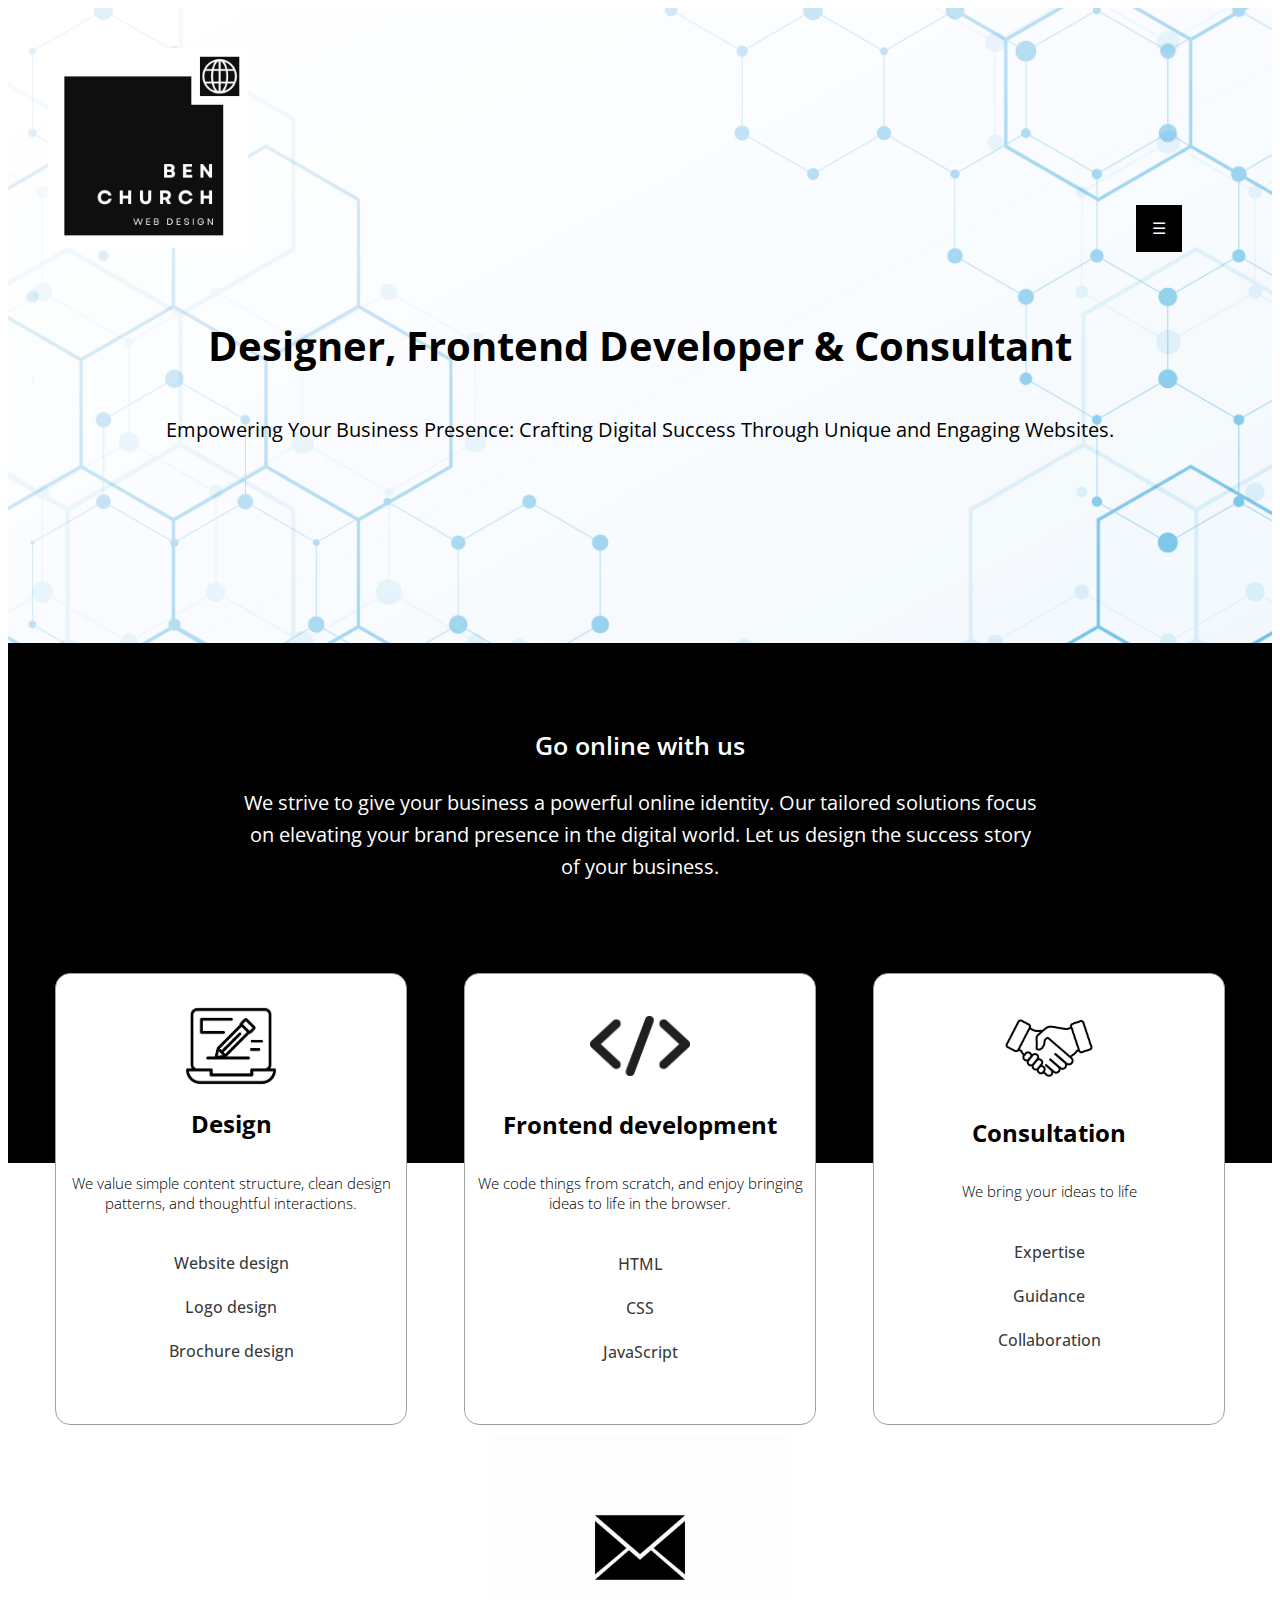
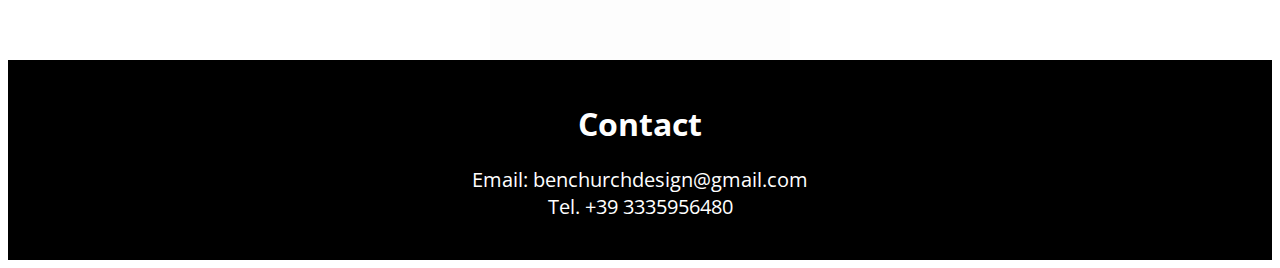
==== commit e557a7a2: "finishing touches" ====
--- a/index.html
+++ b/index.html
@@ -78,7 +78,7 @@
         <div class="contact-block">
         <div class="contact"> <h1>Contact</h1></div>
         <div class="email-tel">
-            <div class="email"> Email: benedictchurch178@gmail.com </div>
+            <div class="email"> Email: benchurchdesign@gmail.com </div>
             <div class="tel"> Tel. +39 3335956480</div>  
         </div>
         </div>
--- a/style.css
+++ b/style.css
@@ -159,7 +159,7 @@
     }
     .dropdown {
         order: 1;
-        margin-left: -200px;
+        margin-left: -180px;
     }
     .slider-container {
         width: 500px;
@@ -179,6 +179,7 @@
         margin-top: 80px;
         background-color: #c0d5d9cd;
     }
+    
 }
 
 /* Design Section */
@@ -335,6 +336,8 @@
     margin-top: 120px;
     line-height: 40px;
     padding: 50px;
+    background-color: #dddddd44;
+    margin: 80px;
 }
 
 .slider-container {
@@ -393,10 +396,16 @@
         margin-top: 0px;
         line-height: 30px;
         font-family: "Open Sans", sans-serif;
+        width: 300px;
+        
     }
 }
 
 @media only screen and (max-width: 800px) {
+    .first-title,
+    .second-title {
+        text-align: center;
+    }
     .w-middle {
         display: flex;
         flex-direction: column;
@@ -472,9 +481,11 @@
 }
 
 .logo-design {
-    padding: 100px;
+    padding: 80px;
     line-height: 40px;
     font-family: "Open Sans", sans-serif;
+    background-color: #dddddd44;
+    margin: 30px;
 }
 
 /* On smaller screens, decrease text size */
@@ -499,6 +510,7 @@
         font-size: 15px;
         font-weight: 500;
         text-align: center;
+   
     }
 
     .s-second {
@@ -506,9 +518,149 @@
         flex-direction: column;
         justify-content: center;
     }
+    .s-third {
+        display: flex;
+        flex-direction: column;
+        align-items: center;
+        justify-content: center;
+    }
+ 
 }
 
 .s-second {
     display: flex;
     align-items: center;
 }
+
+.brochure {
+    display: flex;
+    align-items: center;
+    justify-content: center;
+    width: 400px;
+    margin-top: 50px;
+    padding: 20px;
+    margin-left: 100px;
+}
+.s-third {
+    display: flex;
+    align-items: center;
+    justify-content: center;
+    flex-direction: row;
+}
+
+
+.brochure-design {
+    padding: 80px;
+    line-height: 40px;
+    font-family: "Open Sans", sans-serif;
+    background-color: #dddddd44;
+    margin: 50px;
+}
+
+@media only screen and (max-width: 800px) {
+    .s-third {
+        display: flex;
+        flex-direction: column;
+    }
+    .brochure {
+        display: flex;
+        align-items: center;
+        justify-content: center;
+        width: 300px;
+        margin-top: 50px;
+        padding: 20px;
+        margin: auto;
+
+}
+.brochure-design {
+    display: flex;
+    align-items: center;
+    justify-content: center;
+    padding: 40px;
+    line-height: 40px;
+    font-family: "Open Sans", sans-serif;
+    background-color: #dddddd44;
+    margin: 30px;
+
+    
+}
+
+}
+
+.contact-container {
+background-color: #000;
+padding: 20px;
+margin-left: 200px;
+margin-right: 200px;
+margin-bottom: 100px;
+}
+.header {
+    color: white;
+    padding-top: 10px;
+    text-align: center;
+    font-size: 60px;
+    font-family: "Open Sans", sans-serif;
+
+}
+
+input {
+    background-color: white;
+    width: 70%;
+    margin-left: 12%;
+    font-size: 20px;
+    padding: 16px 16px;
+    border-radius: 10px;
+    border-color: black;
+    margin-bottom: 20px;
+}
+
+textarea {
+    background-color: white;
+    width: 70%;
+    margin-left: 12%;
+    font-size: 20px;
+    padding: 16px 16px;
+    border-radius: 10px;
+    border-color: #000;
+    margin-bottom: 25px;
+    font-family: "Open Sans", sans-serif;
+}
+
+input:focus-within {
+
+    outline: none;
+    border-color:#5bd183;
+    border-width: 3px;
+}
+
+
+textarea:focus-within {
+    outline: none;
+    border-color:#5bd183;
+    border-width: 3px;
+}
+
+
+.btn {
+  background-color: #5bd183;
+  border-radius: 20px;
+  border-color: #000;
+  font-size: 22px;
+  padding: 10px 18px;
+  text-align: center;
+  display: flex;
+  margin: auto; 
+}
+
+.btn:hover {
+    opacity: 80%;
+    cursor: pointer;
+}
+
+@media only screen and (max-width: 800px) {
+    .contact-container {
+        margin-left: 0px;
+        margin-right: 0px;
+        margin-bottom: 100px;
+    }
+}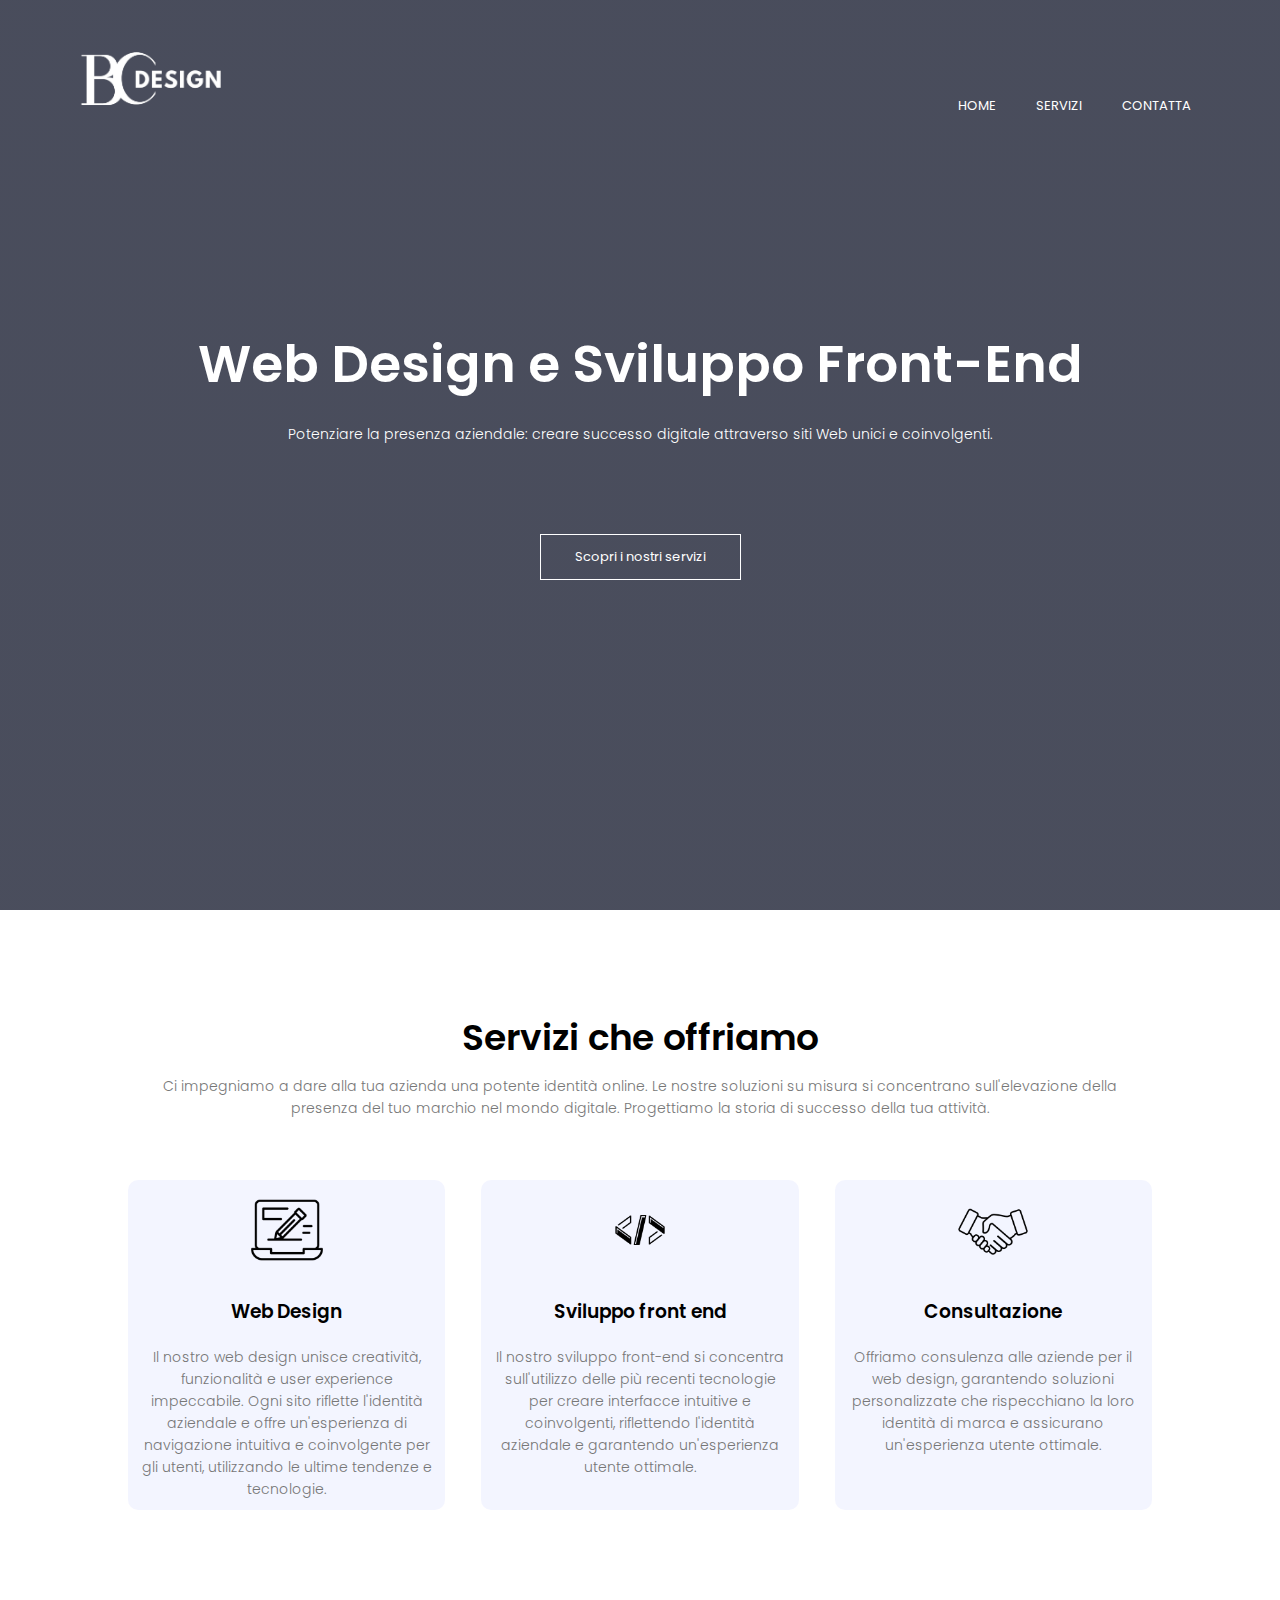
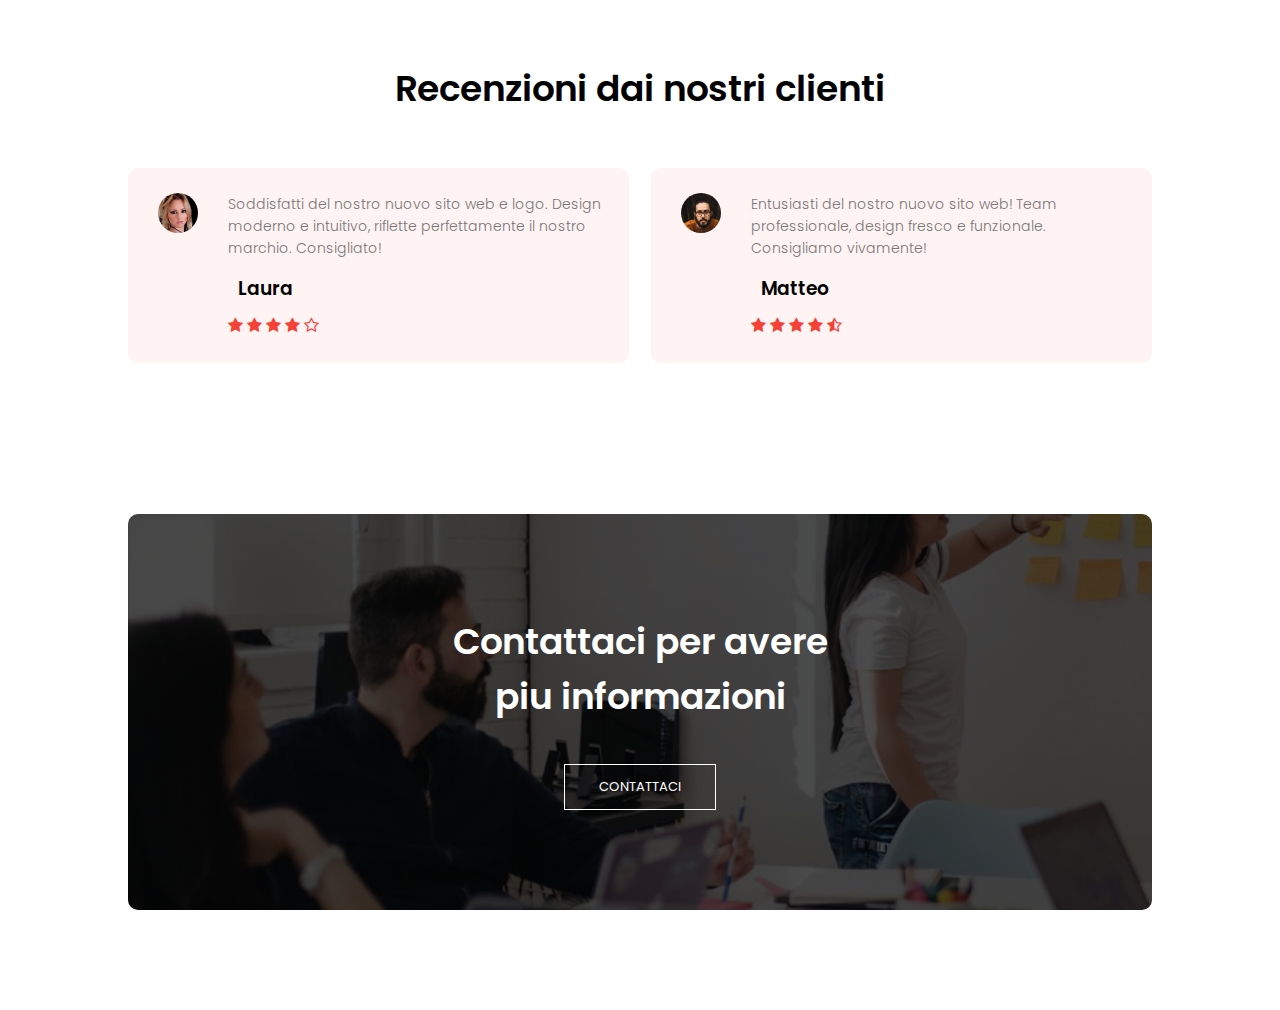
==== commit d829f04c: "changed homepage" ====
--- a/index.html
+++ b/index.html
@@ -3,85 +3,122 @@
 <head>
     <meta charset="UTF-8">
     <meta name="viewport" content="width=device-width, initial-scale=1.0">
-    <link rel="stylesheet" href="./style.css">
+    <title>Home</title>
+    <link rel="stylesheet" href="style.css">
     <link rel="preconnect" href="https://fonts.googleapis.com">
-    <link rel="preconnect" href="https://fonts.gstatic.com" crossorigin>
-    <link href="https://fonts.googleapis.com/css2?family=Open+Sans:ital,wght@0,300..800;1,300..800&display=swap" rel="stylesheet">
-    <title>Home</title>
+<link rel="preconnect" href="https://fonts.gstatic.com" crossorigin>
+<link href="https://fonts.googleapis.com/css2?family=Poppins:wght@100;200;300;400;600;700&display=swap" rel="stylesheet">
+<link rel="stylesheet" href="./font-awesome-4.7.0/css/font-awesome.min.css">
 </head>
 <body>
-    <div class="background">
-    
-    <div class="top-line">
-        
-        <div class="logo"> <img src="./images/Ben Church.jpg" alt="logo" height="200px" width="200px"> </div>
-        
-        <div class="dropdown">
-            <button class="dropbtn">☰</button>
-            <div class="dropdown-content">
-                <a href="index.html">Home</a>
-                <a href="Services.html">Services</a>
-                <a href="Contact.html">Contact</a>  
-            </div>
-        </div>
+<section class="header">
+<nav>
+<a href="index.html"><img src="./images/Logo.jpg" alt="Logo"></a>
+<div class="nav-links" id="navLinks">
+    <i class="fa fa-times" onclick="hideMenu()"></i>
+    <ul>
+        <li><a href="index.html">HOME</a></li>
+        <li><a href="Services.html">SERVIZI</a></li>
+        <li><a href="Contact.html">CONTATTA</a></li>
+    </ul>
+</div>
+<i class="fa fa-bars" onclick="showMenu()"></i>
+</nav>
 
+<div class="text-box">
+<h1> Web Design e Sviluppo Front-End</h1>
+<p>Potenziare la presenza aziendale: creare successo digitale attraverso siti Web unici e coinvolgenti. </p>
+<a href="" class="hero-btn"> Scopri i nostri servizi </a>
+</div>
+
+</section>
+<!----Servizi----->
+<section class="servizi">
+<h1> Servizi che offriamo</h1>
+<p>Ci impegniamo a dare alla tua azienda una potente identità online. Le nostre soluzioni su misura si concentrano sull'elevazione della presenza del tuo marchio nel mondo digitale. Progettiamo la storia di successo della tua attività.</p>
+
+<div class="row">
+    <div class="course-col">
+        <img class="img" src="./images/pen.jpg" width="80px">
+        <h3>Web Design</h3>
+        <p> Il nostro web design unisce creatività, funzionalità e user experience impeccabile. Ogni sito riflette l'identità aziendale e offre un'esperienza di navigazione intuitiva e coinvolgente per gli utenti, utilizzando le ultime tendenze e tecnologie.</p>
+  
     </div>
-    
-    <div class="first-block">
-        <h1 class="first-title">Designer, Frontend Developer & Consultant</h1>
-        <h2 class="second-title">Empowering Your Business Presence: Crafting Digital Success Through Unique and Engaging Websites.</h2>
-        </div>
+    <div class="course-col">
+        <img class="img" src="./images/coding.jpg" width="80px">
+        <h3> Sviluppo front end</h3>
+        <p> Il nostro sviluppo front-end si concentra sull'utilizzo delle più recenti tecnologie per creare interfacce intuitive e coinvolgenti, riflettendo l'identità aziendale e garantendo un'esperienza utente ottimale.</p>
+    </div>
+    <div class="course-col">
+        <img class="img" src="./images/handshake.jpg" width="80px">
+        <h3>Consultazione</h3>
+        <p> Offriamo consulenza alle aziende per il web design, garantendo soluzioni personalizzate che rispecchiano la loro identità di marca e assicurano un'esperienza utente ottimale.</p>
+    </div>
+</div>
+
+</section>
+
+<!----testimonials----->
+
+<section class="testimonials">
+<h1>Recenzioni dai nostri clienti</h1>
+
+<div class="row">
+    <div class="testimonial-col">
+      <img src="./images/user1.jpg">  
+      <div>
+        <p>Soddisfatti del nostro nuovo sito web e logo. Design moderno e intuitivo, riflette perfettamente il nostro marchio. Consigliato!</p>
+        <h3>Laura</h3>
+        <i class="fa fa-star"></i>
+        <i class="fa fa-star"></i>
+        <i class="fa fa-star"></i>
+        <i class="fa fa-star"></i>
+        <i class="fa fa-star-o"></i>
+      </div>
     </div>
 
-    <div class="middle">
-        <h3 class="Hi">Go online with us</h3>
-        <p class="paragraph">We strive to give your business a powerful online identity. Our tailored solutions focus on elevating your brand presence in the digital world. Let us design the success story of your business.</p>
-    </div>
+    <div class="testimonial-col">
+        <img src="./images/user2.jpg">  
+        <div>
+          <p>Entusiasti del nostro nuovo sito web! Team professionale, design fresco e funzionale. Consigliamo vivamente!</p>
+          <h3>Matteo</h3>
+          <i class="fa fa-star"></i>
+          <i class="fa fa-star"></i>
+          <i class="fa fa-star"></i>
+          <i class="fa fa-star"></i>
+          <i class="fa fa-star-half-o"></i>
+        </div>
+      </div>
+    
+</div>
 
 
-    <div class="blocks">
-        <div class="block">
-            <h1 class="design-img"> <img src="./images/pen.jpg" alt="pen" width="100px"> </h1>
-            <h2 class="design">Design</h2>
-            <h2 class="value">We value simple content structure, clean design patterns, and thoughtful interactions.</h2>
-            <ul class="f-list">
-                <li> Website design</li>
-                <li> Logo design</li>
-                <li>Brochure design</li>
-            </ul>
-        </div>
-        <div class="block">
-            <h1 class="code-img"> <img src="./images/coding.jpg" alt="code" width="100px"> </h1>
-            <h2 class="design"> Frontend development
-            </h2>
-            <h2 class="value"> We code things from scratch, and enjoy bringing ideas to life in the browser.</h2>
-            <ul class="f-list">
-                <li> HTML</li>
-                <li> CSS</li>
-                <li>JavaScript</li>
-            </ul>
-        </div>
-        <div class="block">
-            <h1 class="handshake"> <img src="./images/handshake.jpg" alt="handshake" width="100px"> </h1>
-            <h2 class="design"> Consultation </h2>
-            <h2 class="value"> We bring your ideas to life
-            </h2>
-            <ul class="f-list">
-                <li>Expertise</li>
-                <li>Guidance</li>
-                <li>Collaboration</li>
-        </div>
+</section>
 
-    </div>
+<!--------Contattaci------->
 
-    <div class="mail-gif"><img src="./images/email.gif" alt="mail" width="300px"><img></div>
-        <div class="contact-block">
-        <div class="contact"> <h1>Contact</h1></div>
-        <div class="email-tel">
-            <div class="email"> Email: benchurchdesign@gmail.com </div>
-            <div class="tel"> Tel. +39 3335956480</div>  
-        </div>
-        </div>
- 
+<section class="cta">
+<h1> Contattaci per avere <br> piu informazioni</h1>
+<a href="" class="hero-btn">CONTATTACI</a>
+
+</section>
+
+
+<!--------JS for Toggle Menu------->
+<script>
+   
+   var navLinks = document.getElementById("navLinks")
+
+   function showMenu(){
+    navLinks.style.right= "0";
+   }
+   function hideMenu(){
+    navLinks.style.right= "-200px";
+   }
+   
+</script>
+
+
+
 </body>
-</html>
+</html>--- a/style.css
+++ b/style.css
@@ -1,3 +1,275 @@
+* {
+    margin: 0;
+    padding: 0;
+    font-family: "Poppins", sans-serif;
+}
+
+.header {
+    min-height: 100vh;
+    width: 100%;
+    background-image: linear-gradient(rgba(4, 9, 30, 0.726),rgba(4, 9, 30, 0.72)), url(./images/Background.jpg);
+    background-position: center;
+    background-size: cover;
+    position: relative;
+}
+
+nav {
+    display: flex;
+    padding: 2% 6%;
+    justify-content:space-between;
+    align-items: center;
+}
+
+nav img {
+    width: 150px;
+}
+
+.nav-links {
+    flex: 1;
+    text-align: right;
+}
+
+.nav-links ul li {
+   list-style: none;
+   display: inline-block;
+   padding: 8px 12px;
+   position: relative; 
+}
+
+.nav-links ul li a {
+    color: #fff;
+    text-decoration: none;
+    font-size: 13px;
+}
+.img {
+    margin: 10px
+}
+
+
+.nav-links ul li::after{
+content: '';
+width: 0%;
+height: 2px;
+background: #f44336;
+display: block;
+margin: auto;
+transition: 0.5s;
+}
+
+.nav-links ul li:hover::after {
+    width: 100%;
+}
+
+.text-box {
+    width: 90%;
+    color: white;
+    position: absolute;
+    top:50%;
+    left: 50%;
+    transform: translate(-50%,-50%);
+    text-align: center;
+
+}
+
+.text-box h1 {
+    font-size: 52px;
+}
+
+.text-box p {
+    margin: 10px 0 40px;
+    font-size: 14px;
+    color: #fff;
+}
+
+.hero-btn {
+    display: inline-block;
+    text-decoration: none;
+    color: #fff;
+    border: 1px solid #fff;
+    padding: 12px 34px;
+    font-size:13px;
+    background: transparent;
+    position: relative;
+    cursor: pointer;
+
+}
+
+.hero-btn:hover{
+    border: 1px solid #f44336;
+    background: #f44336;
+    transition: 1s;
+
+}
+
+nav .fa {
+    display: none;
+}
+
+@media(max-width: 700px){
+    .text-box h1{
+        font-size: 30px;
+    }
+    .nav-links ul li {
+        display: block;
+    }
+    .nav-links{
+        position: absolute;
+        background: #f44336;
+        height: 100vh;
+        width: 200px;
+        top:0;
+        right: -200px;
+        text-align: left;
+        z-index: 2;
+        transition: 1s;
+    }
+    nav .fa {
+        display: block;
+        color: #fff;
+        margin: 10px;
+        font-size: 22px;
+        cursor: pointer;
+    }
+    .nav-links ul{
+        padding: 30px;
+    }
+}
+
+/*----Servizi----*/
+
+.servizi {
+    width: 80%;
+    margin: auto;
+    text-align: center;
+    padding-top: 100px;
+}
+
+h1{
+    font-size: 36px;
+    font-weight: 600;
+}
+
+p{
+    color: #777;
+    font-size: 14px;
+    font-weight: 300;
+    line-height: 22px;
+    padding: 10px;
+}
+
+.row {
+    margin-top: 5%;
+    display: flex;
+    justify-content: space-between;
+}
+
+.course-col{
+    flex-basis: 31%;
+    background: #052bff0c;
+    border-radius:10px;
+    margin-bottom: 5%;
+    margin-bottom: 20px 12px;
+    box-sizing: border-box;
+}
+h3{
+    text-align: center;
+    font-weight: 600;
+    margin: 10px;
+}
+
+.course-col:hover {
+    box-shadow: 0 0 20px 0px rgba(0,0,0,0.2)
+}
+
+@media(max-width: 700px) {
+    .row{
+        flex-direction: column;
+    }
+}
+
+/*----Recenzioni----*/
+
+.testimonials {
+   width: 80%;
+   margin: auto;
+   padding-top: 100px;
+   text-align: center; 
+}
+
+.testimonial-col {
+    flex-basis: 44%;
+    border-radius: 10px;
+    margin-bottom: 5%;
+    text-align: left;
+    background: #fff3f3;
+    padding: 25px;
+    cursor: pointer;
+    display: flex;
+}
+
+.testimonial-col img{
+    height: 40px;
+    margin-left:5px;
+    margin-right: 30px;
+    border-radius: 50%;
+}
+
+.testimonial-col p {
+    padding: 0;
+}
+
+.testimonial-col h3{
+    margin-top: 15px;
+    text-align: left;
+}
+
+.testimonial-col .fa{
+    color: #f44336;
+}
+
+@media(max-width: 700px) {
+    .testimonial-col img{
+        margin-left: 0px;
+        margin-right: 15px;
+    }
+
+}
+
+/*----- call to action----*/
+
+.cta {
+    margin:100px auto;
+    width: 80%;
+    background-image: linear-gradient(rgba(0,0,0,0.7),rgba(0,0,0,0.7)), url(./images/banner2.jpg);
+    background-position: cover;
+    border-radius: 10px;
+    text-align: center;
+    padding: 100px 0;
+}
+
+.cta h1 {
+    color: #fff;
+    margin-bottom: 40px;
+    padding: 0;
+}
+
+@media(max-width: 700px) {
+    .cta h1 {
+        font-size: 24px;
+    }
+}
+
+
+
+
+
+
+
+
+
+
+
+
 body {
     box-sizing: border-box;
     display: block;
@@ -663,4 +935,4 @@
         margin-right: 0px;
         margin-bottom: 100px;
     }
-}+}
